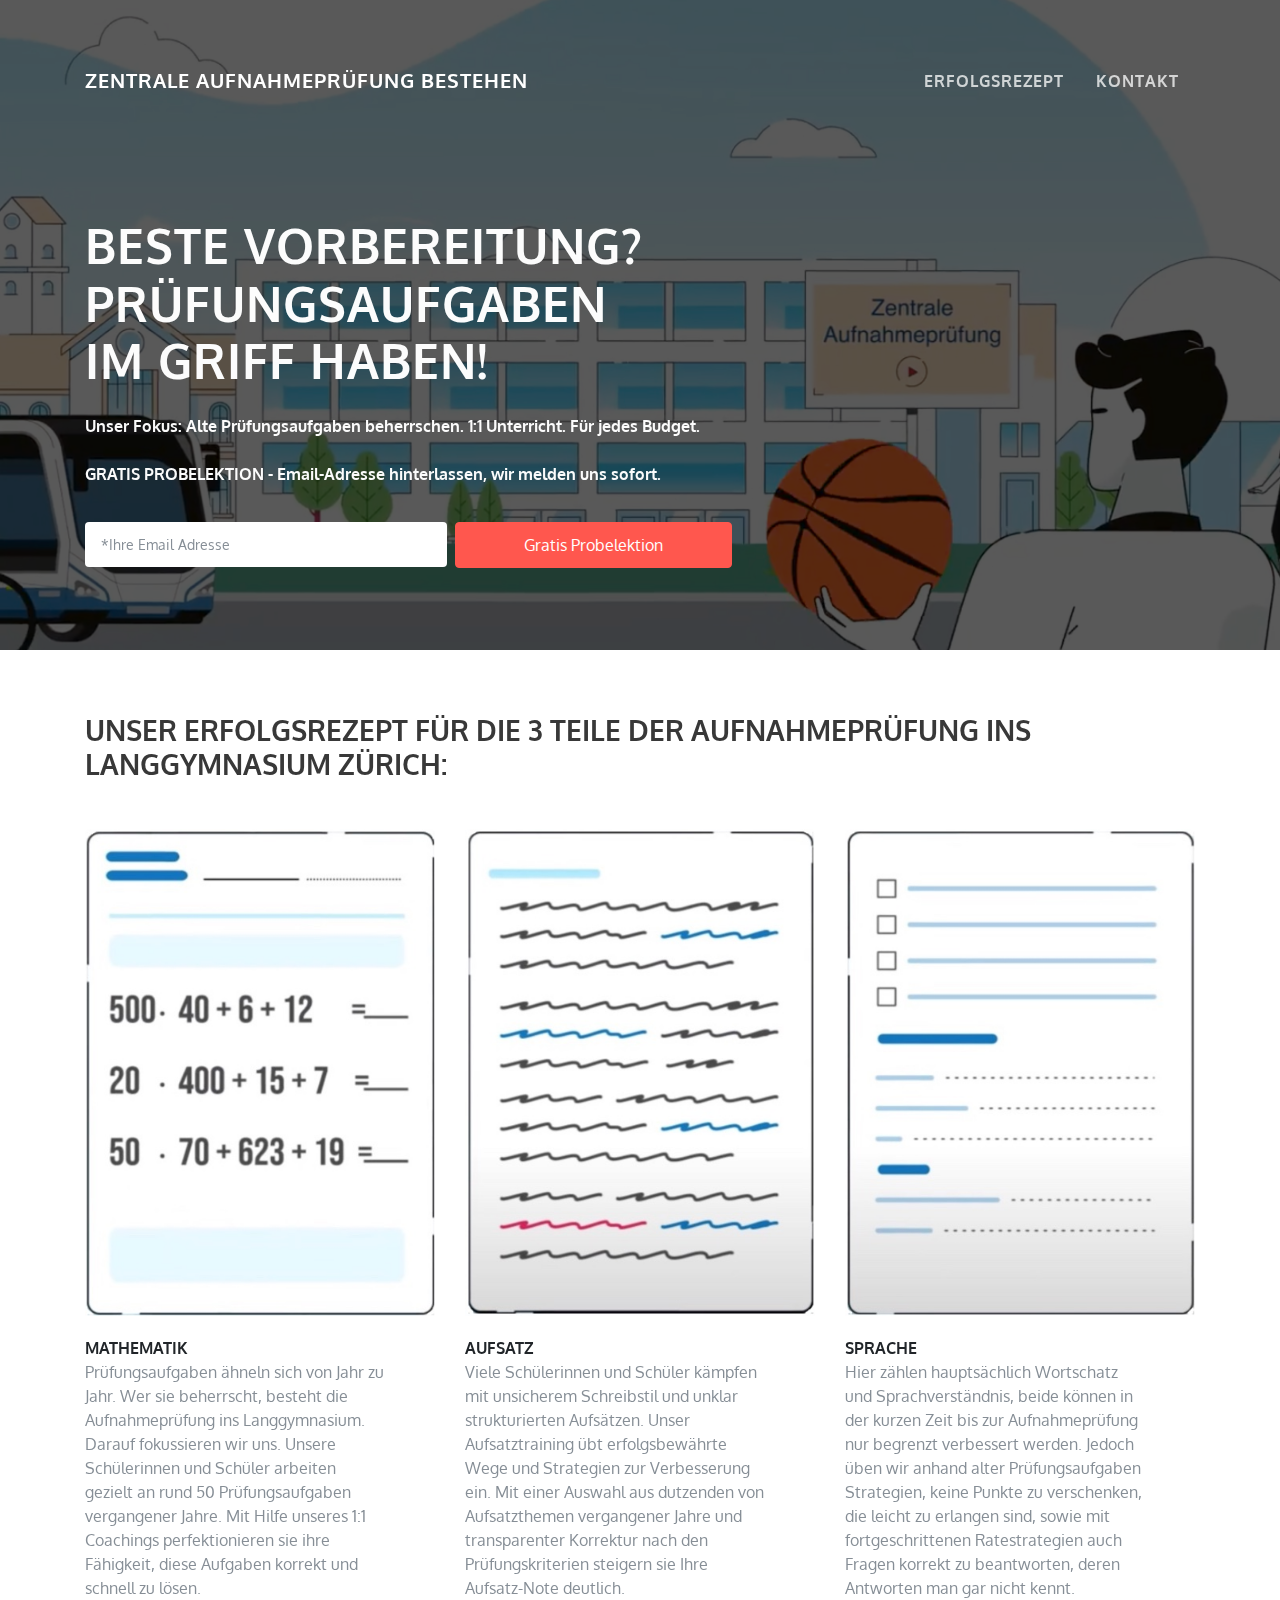
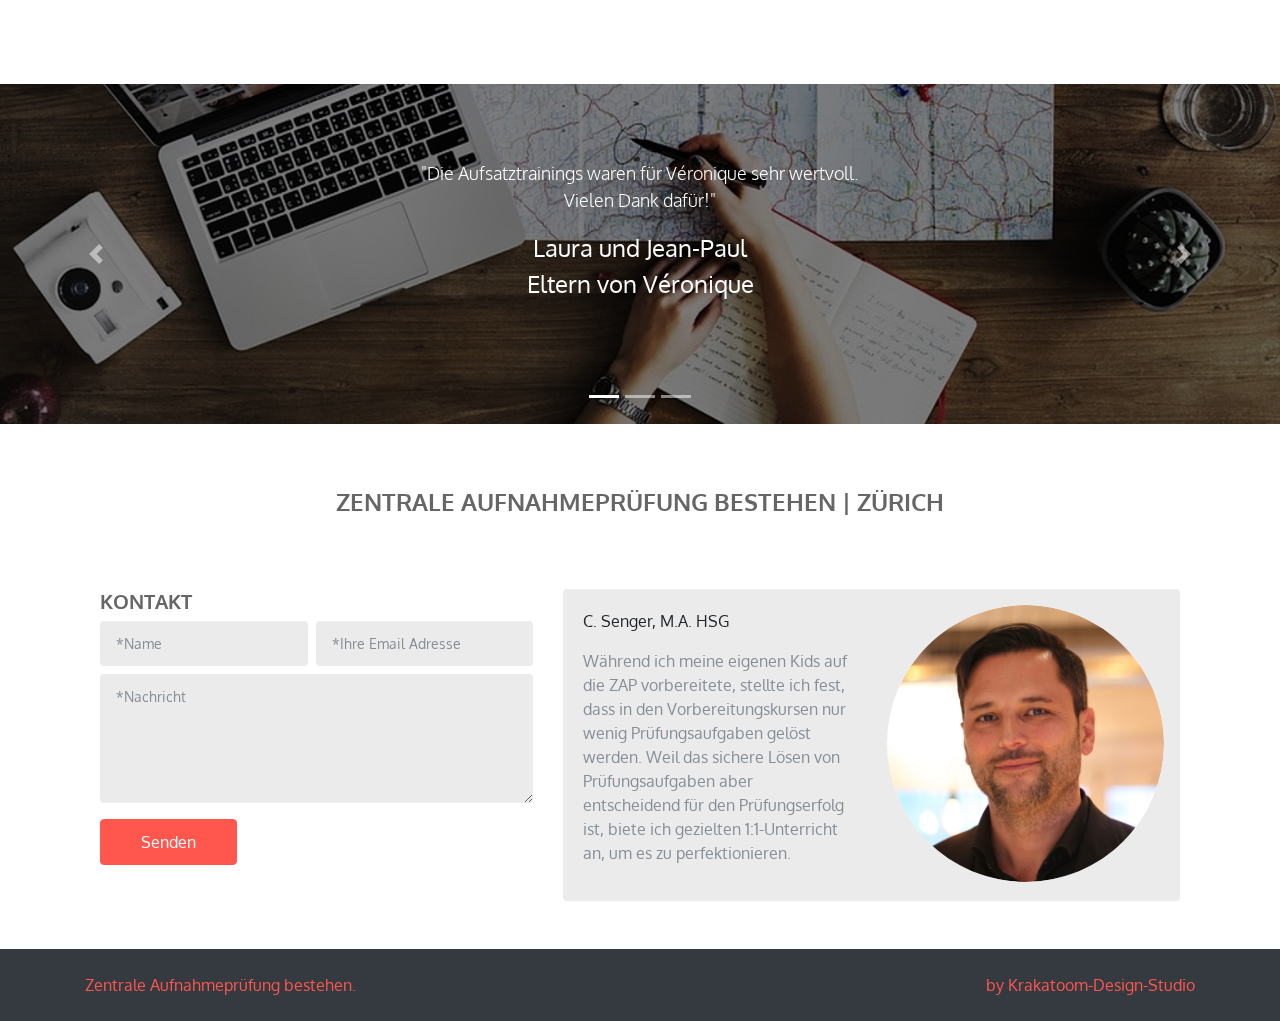
==== index.html @ 3f57b487 "small edit" ====
<!DOCTYPE html>
<html lang="en-US">
  <head>
    <meta charset="UTF-8">
    <meta http-equiv="X-UA-Compatible" content="IE=edge">
    <meta name="viewport" content="width=device-width, initial-scale=1">
    <title>ZAP bestehen</title>
    <link rel="preconnect" href="https://fonts.gstatic.com" crossorigin="crossorigin"/>
    <link rel="preload" as="style" href="https://fonts.googleapis.com/css2?family=Oxygen:wght@300;400;700&amp;display=swap"/>
    <link rel="stylesheet" href="https://fonts.googleapis.com/css2?family=Oxygen:wght@300;400;700&amp;display=swap" media="print" onload="this.media='all'"/>
    <noscript>
      <link rel="stylesheet" href="https://fonts.googleapis.com/css2?family=Oxygen:wght@300;400;700&amp;display=swap"/>
    </noscript>
    <link href="css/bootstrap.min.css?ver=1.2.0" rel="stylesheet">
    <link href="./css/main.css" rel="stylesheet">
    <noscript>
      <style>
        .tf-header {
          background: url('images/1-hero-image.jpg') no-repeat center center;
        }
      </style>
    </noscript>
  </head>
  <body id="top"> 
    <header class="tf-header" data-parallax="scroll" data-image-src="images/1-hero-image.jpg">
      <nav class="navbar py-5 navbar-dark">
        <div class="container">
          <h1><a class="navbar-brand" href="/">Zentrale <br class="d-sm-none"> Aufnahmeprüfung <br class="d-sm-none"> bestehen</a></h1>
          <div id="navbar">
            <ul class="nav pull-right mt-2">
              <!-- <li class="nav-item"><a class="nav-link" href="#">Probelektion</a></li> -->
              <li class="nav-item"><a class="nav-link" href="#work">Erfolgsrezept</a></li>
              <li class="nav-item"><a class="nav-link" href="#contact">Kontakt</a></li>
            </ul>
          </div>
        </div>
      </nav>
      <div class="container">
        <div class="row">
          <div class="col-md-7 col-sm-12">
            <h2>Beste Vorbereitung?<br>Prüfungsaufgaben</Aufnahme-> <br>im Griff haben!</h2>
          </div>
        </div>
        <div class="row">
          <div class="col-md-7 col-sm-12">
            <p class="mt-3"><strong>Unser Fokus: Alte Prüfungsaufgaben beherrschen. 1:1 Unterricht. Für jedes Budget.</strong></p>
            <p class="mt-4"><strong class="text-uppercase">Gratis Probelektion <!-- buchen --></strong><span><strong> - Email-Adresse hinterlassen, wir melden uns sofort.</strong></span></p>
          </div>
        </div>
        <div class="row no-gutters mt-3">
          <div class="col-md-4 col-sm-12 tf-hh-col">
            <!-- form single line start -->
            <form action="process.php" method="POST">
              <input class="mt-1 form-control" type="email" id="email" name="email" placeholder="*Ihre Email Adresse" required>
              </div>
              <div class="col-md-3 col-sm-12">
              <button class="tf-header-heading-btn a btn btn-primary btn-block mt-1" type="submit">Gratis Probelektion</button>
            </form>
            <!-- form single line stop -->
          </div>
        </div>
      </div>
    </header>
    <div class="page-content">
      <div>
<div class="tf-work-section">
  <div class="container" id="work">
    <h2 class="h3">Unser Erfolgsrezept für die 3 Teile der Aufnahmeprüfung ins Langgymnasium Zürich:</h2>
  </div>
  <div class="container">
    <div class="row">
      <div class="col-md-4 col-sm-12 pt-2">
        <div class="card"><img class="img-fluid card-img-top" src="images/2-Mathematik.jpg" alt="Mathematik"/>
          <div class="card-body">
            <strong class="text-uppercase">MATHEMATIK</strong>
            <p class="text-muted">Prüfungsaufgaben ähneln sich von Jahr zu Jahr. Wer sie beherrscht, besteht die Aufnahmeprüfung ins Langgymnasium. Darauf fokussieren wir uns. Unsere Schülerinnen und Schüler arbeiten gezielt an rund 50 Prüfungsaufgaben vergangener Jahre. Mit Hilfe unseres 1:1 Coachings perfektionieren sie ihre Fähigkeit, diese Aufgaben korrekt und schnell zu lösen.</p>
          </div>
        </div>
      </div>
      <div class="col-md-4 col-sm-12 pt-2">
        <div class="card"><img class="img-fluid card-img-top" src="images/3-Aufsatz.jpg" alt="Aufsatz"/>
          <div class="card-body">
            <strong class="text-uppercase">AUFSATZ</strong>
            <p class="text-muted">Viele Schülerinnen und Schüler kämpfen mit unsicherem Schreibstil und unklar strukturierten Aufsätzen. Unser Aufsatztraining übt erfolgsbewährte Wege und Strategien zur Verbesserung ein. Mit einer Auswahl aus dutzenden von Aufsatzthemen vergangener Jahre und transparenter Korrektur nach den Prüfungskriterien steigern sie Ihre Aufsatz-Note deutlich.</p>
          </div>
        </div>
      </div>


      
      <div class="col-md-4 col-sm-12 pt-2">
        <div class="card"><img class="img-fluid card-img-top" src="images/4-Sprache.jpg" alt="Sprache"/>
          <div class="card-body">

            <strong class="text-uppercase">SPRACHE</strong>

            <p class="text-muted">Hier zählen hauptsächlich Wortschatz und Sprachverständnis, beide können in der kurzen Zeit bis zur Aufnahmeprüfung nur begrenzt verbessert werden. Jedoch üben wir anhand alter Prüfungsaufgaben Strategien, keine Punkte zu verschenken, die leicht zu erlangen sind, sowie mit fortgeschrittenen Ratestrategien auch Fragen korrekt zu beantworten, deren Antworten man gar nicht kennt.</p>
          </div>
        </div>
      </div>
    </div>
  </div>
</div>
<div class="tf-quotes-section">
  <div class="carousel slide mt-5" id="tf-carousel" data-ride="carousel">
    <ol class="carousel-indicators">
      <li class="active" data-target="#tf-carousel" data-slide-to="0"></li>
      <li data-target="#tf-carousel" data-slide-to="1"></li>
      <li data-target="#tf-carousel" data-slide-to="2"></li>
    </ol>
    <div class="carousel-inner">
      <div class="carousel-item active" style="background-image: url('images/5-start-simple-slider.jpg');">
        <div class="carousel-caption">
          <p class="slider-text-1">"Die Aufsatztrainings waren für Véronique sehr wertvoll.<br>Vielen Dank dafür!"</p>
          <p class="slider-text-2">Laura und Jean-Paul<br>Eltern von Véronique</p>
        </div>
      </div>
      <div class="carousel-item" style="background-image: url('images/6-start-simple-slider.jpg');">
        <div class="carousel-caption">
          <p class="slider-text-1">"Die Fokussierung auf reale Prüfungsaufgaben war erfolgsentscheidend.<br>Sie ermöglichte Alexander, sich optimal vorzubereiten."</p>
          <p class="slider-text-2">Maria<br>Mutter von Alexander</p>
        </div>
      </div>
      <div class="carousel-item" style="background-image: url('images/7-start-simple-slider.jpg');">
        <div class="carousel-caption">
          <p class="slider-text-1">"Mit seiner massgeschneiderten Betreuung stärkte Cyrill<br>das Selbstvertrauen und die Motivation unserer Tochter für den Prüfungserfolg!"</p>
          <p class="slider-text-2">Janna und Markus<br>Eltern von Emily</p>
        </div>
      </div>
    </div><a class="carousel-control-prev" href="#tf-carousel" role="button" data-slide="prev"><span class="carousel-control-prev-icon" aria-hidden="true"></span><span class="sr-only">Previous</span></a><a class="carousel-control-next" href="#tf-carousel" role="button" data-slide="next"><span class="carousel-control-next-icon" aria-hidden="true"></span><span class="sr-only">Next</span></a>
  </div>
</div>
<div class="tf-contact-section">
  <div class="container" id="contact">
    <h2 class="h4">Zentrale Aufnahmeprüfung bestehen | Zürich</h2>
  </div>
  <div class="container">
    <div class="container">
      <div class="row">
          <div class="col-md-5 col-sm-12">
              <h3 class="h5">Kontakt</h3>
              <form action="processform.php" method="POST">
                  <div class="row no-gutters">
                      <div class="col-lg-6 col-md-12 col-sm-12 tf-contact-col">
                          <input class="form-control" type="text" name="name" placeholder="*Name" style="background-color: #ebebeb" required="required"/>
                      </div>
                      <div class="col-lg-6 col-md-12 col-sm-12 pb-2">
                          <input class="form-control" type="email" name="_replyto" placeholder="*Ihre Email Adresse" required="required" style="background-color: #ebebeb"/>
                      </div>
                  </div>
                  <div class="row pb-2 no-gutters">
                      <div class="col-md-12 col-sm-12">
                          <textarea class="mb-2 form-control" name="message" placeholder="*Nachricht" rows="5" required="required" style="background-color: #ebebeb"></textarea>
                      </div>
                  </div>
                  <button class="btn btn-primary" type="submit">Senden</button>
              </form>
          </div>
  
          <!-- Bootstrap Card with Image and Blockquote -->
          <div class="col-md-7 col-sm-12">
            <div class="card" style="border: none;background-color: #ebebeb">
                <div class="row no-gutters">
                    <div class="col-md-6">
                        <div class="card-body">
                            <!-- Blockquote and Figcaption on the left side -->
                            <p class="mb-0">
                                <p class="display">C. Senger, M.A. HSG</p>
                                <p class="text-muted">
                                  Während ich meine eigenen Kids auf die ZAP vorbereitete, stellte ich fest, dass in den Vorbereitungskursen nur wenig Prüfungsaufgaben gelöst werden. Weil das sichere Lösen von Prüfungsaufgaben aber entscheidend für den Prüfungserfolg ist, biete ich gezielten 1:1-Unterricht an, um es zu perfektionieren.
                                </p>
                            </p>
                        </div>
                    </div>
                    <!-- Image on the top-right -->
                    <div class="col-md-6 p-3">
                        <img class="img-fluid rounded-circle shadow-4-strong" alt="avatar2" src="images/cyrill_senger_one.png" />
                    </div>
                </div>
            </div>
        </div>
        
          <!-- End of Bootstrap Card -->
      </div>
  </div>
</div>
    <footer class="bg-dark py-4 mt-5 tf-footer">
      <div class="container text-light">
        <div class="row">
          <div class="col-md-6 col-sm-12"><a href="https://zentraleaufnahmepruefung-bestehen.ch">Zentrale Aufnahmeprüfung bestehen.</a></div>
          <div class="col-md-6 col-sm-12 text-right tf-design" style="color:#ff574e"><a href="https://www.google.com/search?q=Krakatoom-Design-Studio" target="_blank" style="border-bottom: none;">by Krakatoom-Design-Studio</a>

        </div>
      </div>
    </footer>
    <script src="scripts/jquery.slim.min.js?ver=1.2.0"></script>
    <script src="scripts/bootstrap.bundle.min.js?ver=1.2.0"></script>
    <script src="scripts/parallax.min.js?ver=1.2.0"></script>
    <script src="scripts/main.js?ver=1.2.0"></script>
  </body>
</html>
---- css/main.css ----
/* Header Section */
.tf-header {
  position: relative;
  background-size: cover;
  height: 650px;
  color: rgba(255, 255, 255, 0.98); }
  .tf-header::before {
    background: rgba(0, 0, 0, 0.65);
    position: absolute;
    width: 100%;
    height: 650px;
    content: ' '; }
  .tf-header h1 {
    text-transform: uppercase;
    font-weight: 700;
    letter-spacing: 1px; }
  .tf-header .nav {
    text-transform: uppercase;
    font-size: 16px;
    font-weight: 700;
    letter-spacing: 1px; }
  .tf-header .nav-link {
    color: rgba(255, 255, 255, 0.75) !important; }
    .tf-header .nav-link:hover {
      color: white !important; }
  .tf-header h2 {
    text-transform: uppercase;
    margin-top: 4rem;
    font-weight: 700;
    font-size: 48px;
    letter-spacing: 1px; }
  .tf-header .tf-hh-col {
    padding-right: 0.5rem !important; }
  @media (max-width: 1199.98px) {
    .tf-header h2 {
      text-transform: uppercase;
      margin-top: 3rem;
      font-size: 42px; } }
  @media (max-width: 991.98px) {
    .tf-header h2 {
      margin-top: 2rem;
      font-size: 30px; } }
  @media (max-width: 575.98px) {
    .tf-header h1 {
      width: 100%;
      text-align: center; }
    .tf-header #navbar {
      margin: 0 auto; }
    .tf-header h2 {
      margin-top: 1rem;
      font-size: 24px; } }
  @media (max-width: 767.98px) {
    .tf-header .tf-hh-col {
      padding-right: 0 !important; } }

/* Work Section */
.tf-work-section h2.h3 {
  text-transform: uppercase;
  padding-top: 4rem;
  padding-bottom: 2rem;
  font-weight: 700;
  color: #383838; }

.tf-work-section .card {
  border: none;
  border-radius: none; }
  .tf-work-section .card .card-body {
    padding-left: 0;
    padding-right: 0; }

.tf-work-section p {
  padding-right: 3rem; }

@media (max-width: 767.98px) {
  .tf-work-section h2.h3 {
    font-size: 22px;
    padding-top: 1rem;
    padding-bottom: 0.5rem; } }

/* Quotes Section */
.tf-quotes-section .carousel-item {
  background-size: cover;
  background-repeat: no-repeat;
  background-position: center center;
  height: 340px; }

.tf-quotes-section .carousel-item::before {
  background: rgba(0, 0, 0, 0.5);
  position: absolute;
  width: 100%;
  height: 340px;
  content: ' '; }

.tf-quotes-section .slider-text-1 {
  font-weight: 300;
  font-size: 18px;
  padding: 0; }

.tf-quotes-section .slider-text-2 {
  font-weight: 400;
  font-size: 24px; }

.tf-quotes-section .carousel-caption {
  height: 100%;
  padding: 6rem 4rem; }

@media (max-width: 575.98px) {
  .tf-quotes-section .slider-text-2 {
    font-size: 12px; }
  .tf-quotes-section .carousel-caption {
    padding: 5rem 1rem; }
  .tf-quotes-section .slider-text-1 {
    font-size: 14px;
    padding: 0; } }

@media (max-width: 767.98px) {
  .tf-quotes-section .carousel-caption {
    padding: 5rem 1rem; }
  .tf-quotes-section .slider-text-2 {
    font-size: 20px; } }

/* Contact Section */
.tf-contact-section h2.h4 {
  text-align: center;
  text-transform: uppercase;
  color: #666666;
  padding: 4rem 4rem;
  font-weight: bold; }

.tf-contact-section button {
  padding-right: 40px;
  padding-left: 40px; }

.tf-contact-section h3.h5 {
  text-transform: uppercase;
  color: #666666;
  font-weight: bold; }

.tf-contact-section .tf-contact-col {
  padding-bottom: 0.5rem;
  padding-right: 0.5rem !important; }

@media (max-width: 991.98px) {
  .tf-contact-section .tf-contact-col {
    padding-right: 0 !important; } }

@media (max-width: 767.98px) {
  .tf-contact-section h2.h4 {
    padding: 1rem 0.5rem;
    font-size: 18px; } }

/* Footer Section */
.tf-footer .tf-design a {
  color: inherit;
  border-bottom: 1px dashed; }
  .tf-footer .tf-design a:hover {
    text-decoration: none; }

@media (max-width: 767.98px) {
  .tf-footer .tf-design {
    text-align: left !important; } }


/* CSS NEW Gaudenz */
 /* .bg-light-own {
  background-color: #ebebeb !important;
 } */
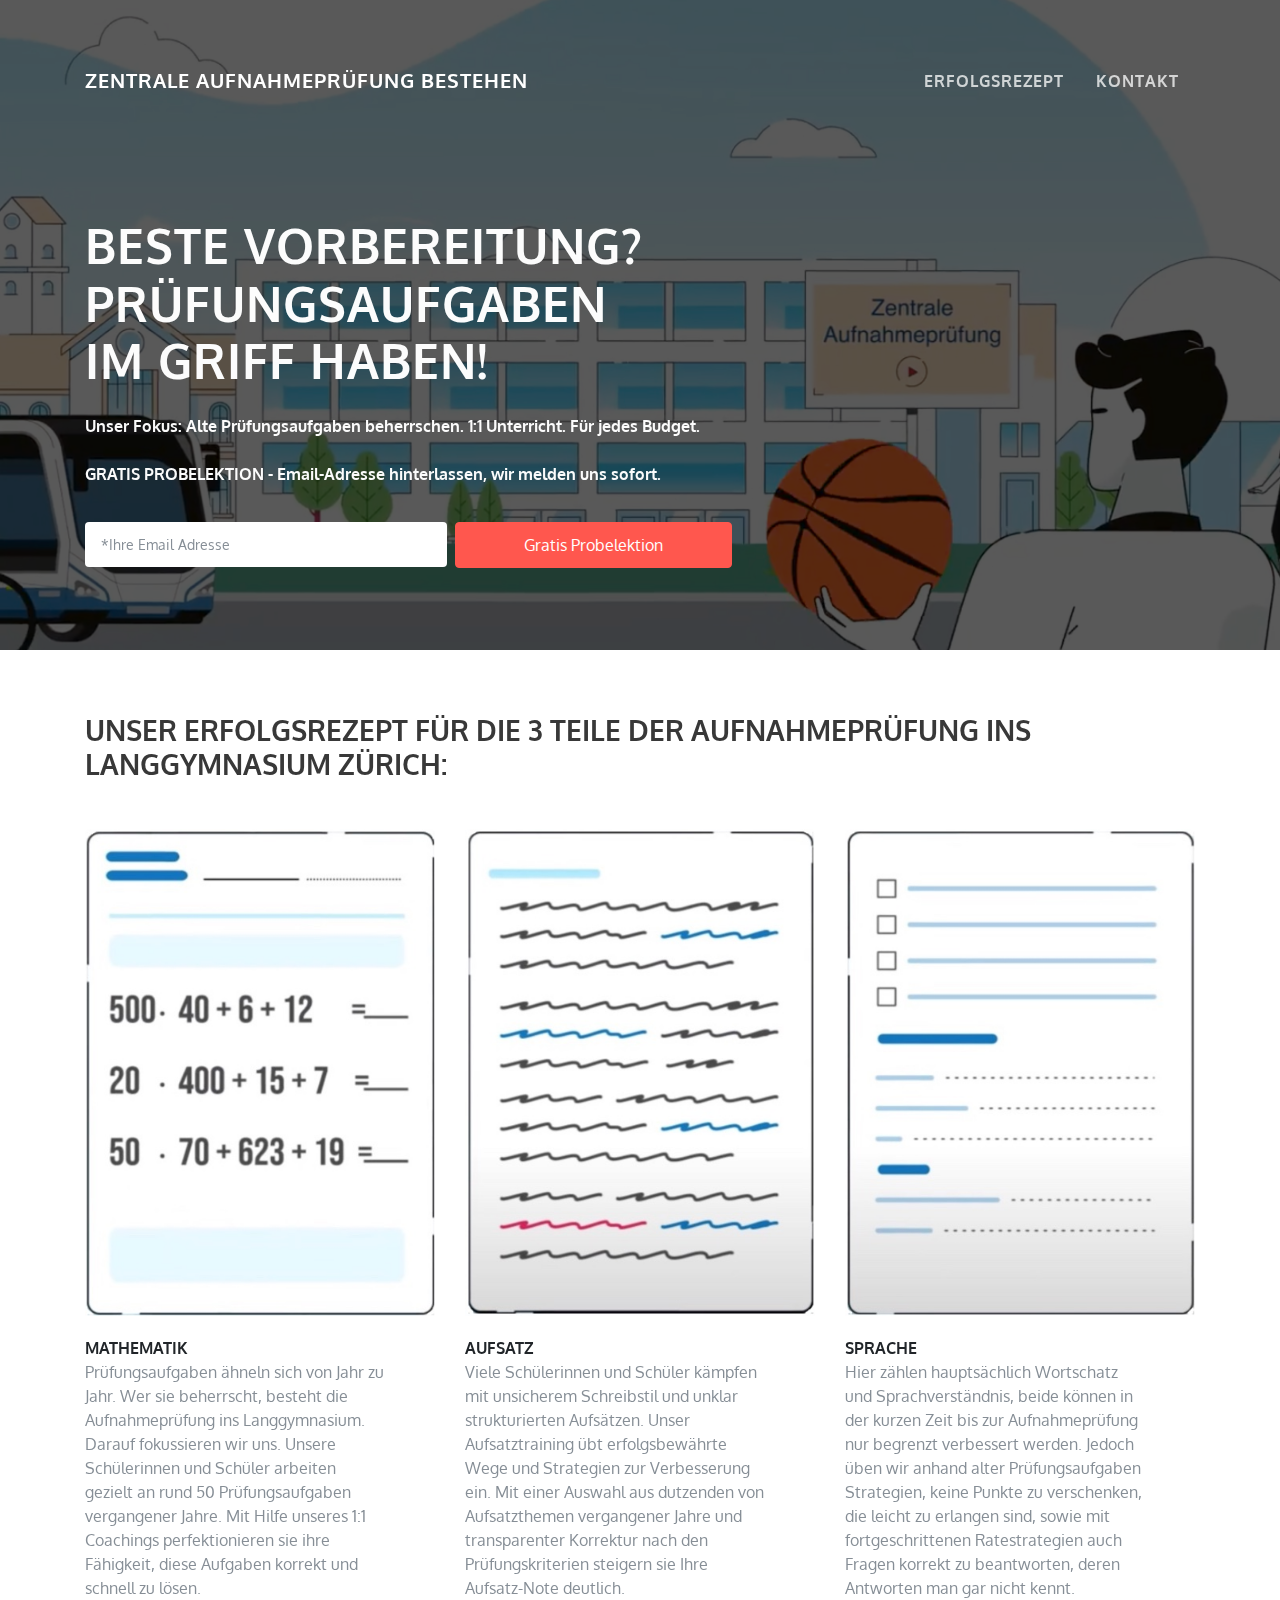
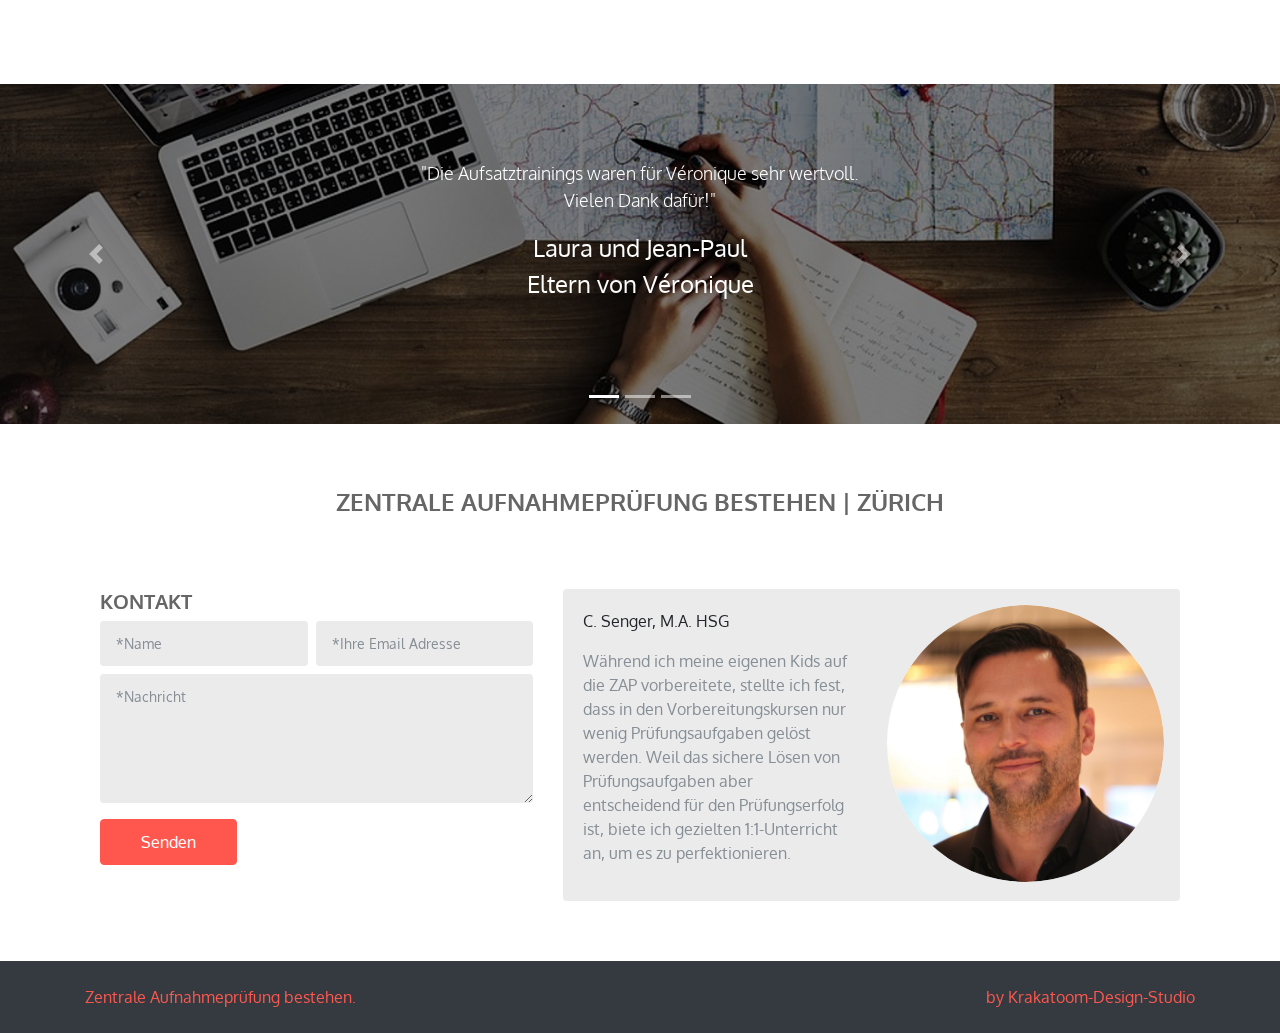
==== commit 74444bc9: "correction button bottom page (contact)" ====
--- a/index.html
+++ b/index.html
@@ -5,6 +5,7 @@
     <meta http-equiv="X-UA-Compatible" content="IE=edge">
     <meta name="viewport" content="width=device-width, initial-scale=1">
     <title>ZAP bestehen</title>
+    <meta name="google-site-verification" content="cQOkJTMCVDrvuJH5ZXIVxSmwqEHW8lWgSpWbmZLPK1g" />
     <link rel="preconnect" href="https://fonts.gstatic.com" crossorigin="crossorigin"/>
     <link rel="preload" as="style" href="https://fonts.googleapis.com/css2?family=Oxygen:wght@300;400;700&amp;display=swap"/>
     <link rel="stylesheet" href="https://fonts.googleapis.com/css2?family=Oxygen:wght@300;400;700&amp;display=swap" media="print" onload="this.media='all'"/>
@@ -153,7 +154,13 @@
                           <textarea class="mb-2 form-control" name="message" placeholder="*Nachricht" rows="5" required="required" style="background-color: #ebebeb"></textarea>
                       </div>
                   </div>
-                  <button class="btn btn-primary" type="submit">Senden</button>
+                  <div class="row">
+                    <div class="col text-center text-md-left text-lg-left mb-5">
+                      <button class="btn btn-primary" type="submit">Senden</button>
+                    </div>
+
+                  </div>
+                  
               </form>
           </div>
   
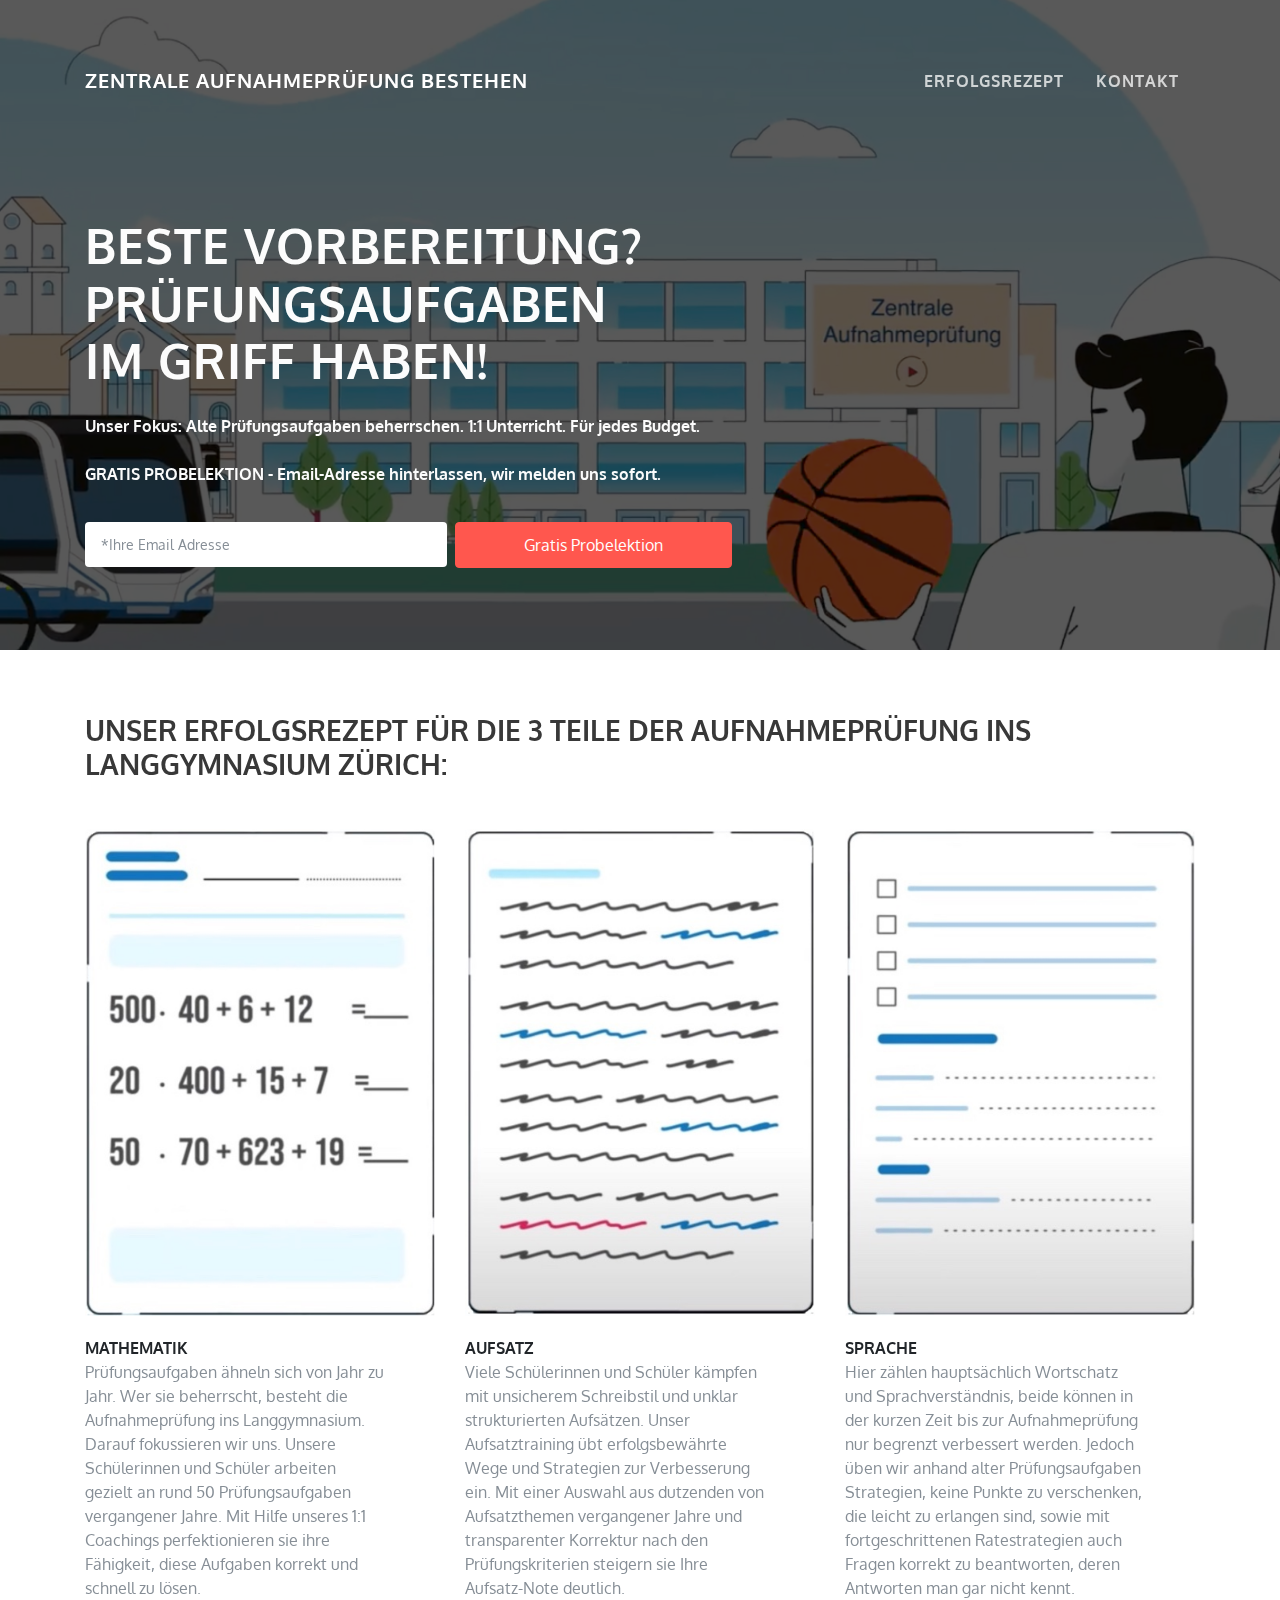
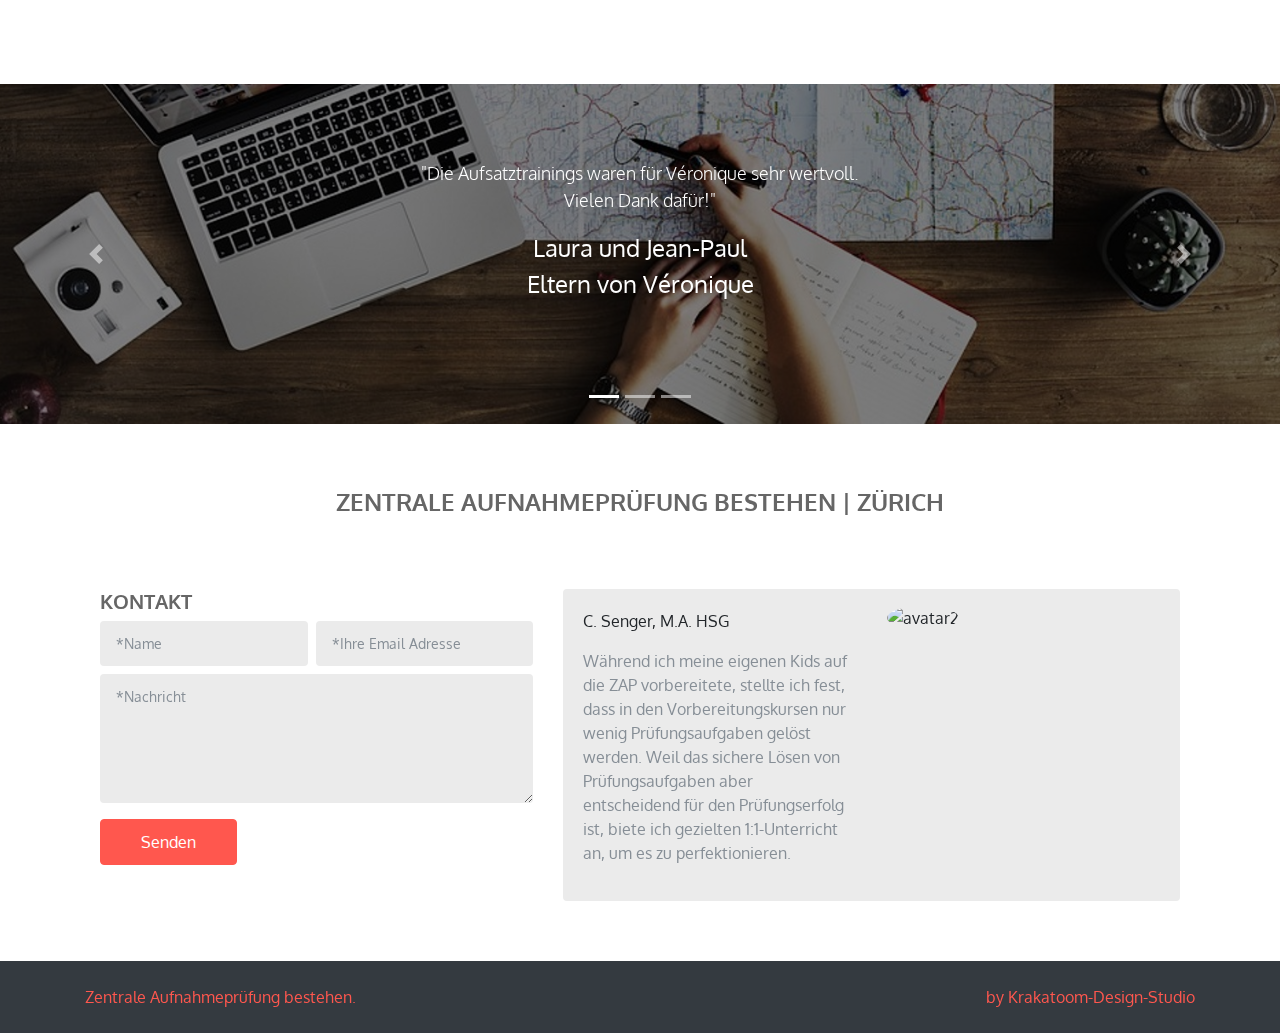
==== commit e1243f9f: "update images" ====
--- a/index.html
+++ b/index.html
@@ -5,6 +5,7 @@
     <meta http-equiv="X-UA-Compatible" content="IE=edge">
     <meta name="viewport" content="width=device-width, initial-scale=1">
     <title>ZAP bestehen</title>
+    <link rel="icon" type="image/x-icon" href=".//zap_favicon_03.png">
     <meta name="google-site-verification" content="cQOkJTMCVDrvuJH5ZXIVxSmwqEHW8lWgSpWbmZLPK1g" />
     <link rel="preconnect" href="https://fonts.gstatic.com" crossorigin="crossorigin"/>
     <link rel="preload" as="style" href="https://fonts.googleapis.com/css2?family=Oxygen:wght@300;400;700&amp;display=swap"/>
@@ -22,6 +23,7 @@
       </style>
     </noscript>
   </head>
+
   <body id="top"> 
     <header class="tf-header" data-parallax="scroll" data-image-src="images/1-hero-image.jpg">
       <nav class="navbar py-5 navbar-dark">
@@ -64,133 +66,130 @@
     </header>
     <div class="page-content">
       <div>
-<div class="tf-work-section">
-  <div class="container" id="work">
-    <h2 class="h3">Unser Erfolgsrezept für die 3 Teile der Aufnahmeprüfung ins Langgymnasium Zürich:</h2>
-  </div>
-  <div class="container">
-    <div class="row">
-      <div class="col-md-4 col-sm-12 pt-2">
-        <div class="card"><img class="img-fluid card-img-top" src="images/2-Mathematik.jpg" alt="Mathematik"/>
-          <div class="card-body">
-            <strong class="text-uppercase">MATHEMATIK</strong>
-            <p class="text-muted">Prüfungsaufgaben ähneln sich von Jahr zu Jahr. Wer sie beherrscht, besteht die Aufnahmeprüfung ins Langgymnasium. Darauf fokussieren wir uns. Unsere Schülerinnen und Schüler arbeiten gezielt an rund 50 Prüfungsaufgaben vergangener Jahre. Mit Hilfe unseres 1:1 Coachings perfektionieren sie ihre Fähigkeit, diese Aufgaben korrekt und schnell zu lösen.</p>
-          </div>
-        </div>
-      </div>
-      <div class="col-md-4 col-sm-12 pt-2">
-        <div class="card"><img class="img-fluid card-img-top" src="images/3-Aufsatz.jpg" alt="Aufsatz"/>
-          <div class="card-body">
-            <strong class="text-uppercase">AUFSATZ</strong>
-            <p class="text-muted">Viele Schülerinnen und Schüler kämpfen mit unsicherem Schreibstil und unklar strukturierten Aufsätzen. Unser Aufsatztraining übt erfolgsbewährte Wege und Strategien zur Verbesserung ein. Mit einer Auswahl aus dutzenden von Aufsatzthemen vergangener Jahre und transparenter Korrektur nach den Prüfungskriterien steigern sie Ihre Aufsatz-Note deutlich.</p>
-          </div>
-        </div>
-      </div>
-
-
+    <div class="tf-work-section">
+      <div class="container" id="work">
+        <h2 class="h3">Unser Erfolgsrezept für die 3 Teile der Aufnahmeprüfung ins Langgymnasium Zürich:</h2>
+      </div>
+      <div class="container">
+        <div class="row">
+          <div class="col-md-4 col-sm-12 pt-2">
+            <div class="card"><img class="img-fluid card-img-top" src="images/2-Mathematik.jpg" alt="Mathematik"/>
+              <div class="card-body">
+                <strong class="text-uppercase">MATHEMATIK</strong>
+                <p class="text-muted">Prüfungsaufgaben ähneln sich von Jahr zu Jahr. Wer sie beherrscht, besteht die Aufnahmeprüfung ins Langgymnasium. Darauf fokussieren wir uns. Unsere Schülerinnen und Schüler arbeiten gezielt an rund 50 Prüfungsaufgaben vergangener Jahre. Mit Hilfe unseres 1:1 Coachings perfektionieren sie ihre Fähigkeit, diese Aufgaben korrekt und schnell zu lösen.</p>
+              </div>
+            </div>
+          </div>
+          <div class="col-md-4 col-sm-12 pt-2">
+            <div class="card"><img class="img-fluid card-img-top" src="images/3-Aufsatz.jpg" alt="Aufsatz"/>
+              <div class="card-body">
+                <strong class="text-uppercase">AUFSATZ</strong>
+                <p class="text-muted">Viele Schülerinnen und Schüler kämpfen mit unsicherem Schreibstil und unklar strukturierten Aufsätzen. Unser Aufsatztraining übt erfolgsbewährte Wege und Strategien zur Verbesserung ein. Mit einer Auswahl aus dutzenden von Aufsatzthemen vergangener Jahre und transparenter Korrektur nach den Prüfungskriterien steigern sie Ihre Aufsatz-Note deutlich.</p>
+              </div>
+            </div>
+          </div>
+          <div class="col-md-4 col-sm-12 pt-2">
+            <div class="card"><img class="img-fluid card-img-top" src="images/4-Sprache.jpg" alt="Sprache"/>
+              <div class="card-body">
+
+                <strong class="text-uppercase">SPRACHE</strong>
+
+                <p class="text-muted">Hier zählen hauptsächlich Wortschatz und Sprachverständnis, beide können in der kurzen Zeit bis zur Aufnahmeprüfung nur begrenzt verbessert werden. Jedoch üben wir anhand alter Prüfungsaufgaben Strategien, keine Punkte zu verschenken, die leicht zu erlangen sind, sowie mit fortgeschrittenen Ratestrategien auch Fragen korrekt zu beantworten, deren Antworten man gar nicht kennt.</p>
+              </div>
+            </div>
+          </div>
+        </div>
+      </div>
+    </div>
+    <div class="tf-quotes-section">
+      <div class="carousel slide mt-5" id="tf-carousel" data-ride="carousel">
+        <ol class="carousel-indicators">
+          <li class="active" data-target="#tf-carousel" data-slide-to="0"></li>
+          <li data-target="#tf-carousel" data-slide-to="1"></li>
+          <li data-target="#tf-carousel" data-slide-to="2"></li>
+        </ol>
+        <div class="carousel-inner">
+          <div class="carousel-item active" style="background-image: url('images/5-start-simple-slider.jpg');">
+            <div class="carousel-caption">
+              <p class="slider-text-1">"Die Aufsatztrainings waren für Véronique sehr wertvoll.<br>Vielen Dank dafür!"</p>
+              <p class="slider-text-2">Laura und Jean-Paul<br>Eltern von Véronique</p>
+            </div>
+          </div>
+          <div class="carousel-item" style="background-image: url('images/6-start-simple-slider.jpg');">
+            <div class="carousel-caption">
+              <p class="slider-text-1">"Die Fokussierung auf reale Prüfungsaufgaben war erfolgsentscheidend.<br>Sie ermöglichte Alexander, sich optimal vorzubereiten."</p>
+              <p class="slider-text-2">Maria<br>Mutter von Alexander</p>
+            </div>
+          </div>
+          <div class="carousel-item" style="background-image: url('images/7-start-simple-slider.jpg');">
+            <div class="carousel-caption">
+              <p class="slider-text-1">"Mit seiner massgeschneiderten Betreuung stärkte Cyrill<br>das Selbstvertrauen und die Motivation unserer Tochter für den Prüfungserfolg!"</p>
+              <p class="slider-text-2">Janna und Markus<br>Eltern von Emily</p>
+            </div>
+          </div>
+        </div><a class="carousel-control-prev" href="#tf-carousel" role="button" data-slide="prev"><span class="carousel-control-prev-icon" aria-hidden="true"></span><span class="sr-only">Previous</span></a><a class="carousel-control-next" href="#tf-carousel" role="button" data-slide="next"><span class="carousel-control-next-icon" aria-hidden="true"></span><span class="sr-only">Next</span></a>
+      </div>
+    </div>
+    <div class="tf-contact-section">
+      <div class="container" id="contact">
+        <h2 class="h4">Zentrale Aufnahmeprüfung bestehen | Zürich</h2>
+      </div>
+      <div class="container">
+        <div class="container">
+          <div class="row">
+              <div class="col-md-5 col-sm-12">
+                  <h3 class="h5">Kontakt</h3>
+                  <form action="processform.php" method="POST">
+                      <div class="row no-gutters">
+                          <div class="col-lg-6 col-md-12 col-sm-12 tf-contact-col">
+                              <input class="form-control" type="text" name="name" placeholder="*Name" style="background-color: #ebebeb" required="required"/>
+                          </div>
+                          <div class="col-lg-6 col-md-12 col-sm-12 pb-2">
+                              <input class="form-control" type="email" name="_replyto" placeholder="*Ihre Email Adresse" required="required" style="background-color: #ebebeb"/>
+                          </div>
+                      </div>
+                      <div class="row pb-2 no-gutters">
+                          <div class="col-md-12 col-sm-12">
+                              <textarea class="mb-2 form-control" name="message" placeholder="*Nachricht" rows="5" required="required" style="background-color: #ebebeb"></textarea>
+                          </div>
+                      </div>
+                      <div class="row">
+                        <div class="col text-center text-md-left text-lg-left mb-5">
+                          <button class="btn btn-primary" type="submit">Senden</button>
+                        </div>
+
+                      </div>
+                      
+                  </form>
+              </div>
       
-      <div class="col-md-4 col-sm-12 pt-2">
-        <div class="card"><img class="img-fluid card-img-top" src="images/4-Sprache.jpg" alt="Sprache"/>
-          <div class="card-body">
-
-            <strong class="text-uppercase">SPRACHE</strong>
-
-            <p class="text-muted">Hier zählen hauptsächlich Wortschatz und Sprachverständnis, beide können in der kurzen Zeit bis zur Aufnahmeprüfung nur begrenzt verbessert werden. Jedoch üben wir anhand alter Prüfungsaufgaben Strategien, keine Punkte zu verschenken, die leicht zu erlangen sind, sowie mit fortgeschrittenen Ratestrategien auch Fragen korrekt zu beantworten, deren Antworten man gar nicht kennt.</p>
-          </div>
-        </div>
-      </div>
-    </div>
-  </div>
-</div>
-<div class="tf-quotes-section">
-  <div class="carousel slide mt-5" id="tf-carousel" data-ride="carousel">
-    <ol class="carousel-indicators">
-      <li class="active" data-target="#tf-carousel" data-slide-to="0"></li>
-      <li data-target="#tf-carousel" data-slide-to="1"></li>
-      <li data-target="#tf-carousel" data-slide-to="2"></li>
-    </ol>
-    <div class="carousel-inner">
-      <div class="carousel-item active" style="background-image: url('images/5-start-simple-slider.jpg');">
-        <div class="carousel-caption">
-          <p class="slider-text-1">"Die Aufsatztrainings waren für Véronique sehr wertvoll.<br>Vielen Dank dafür!"</p>
-          <p class="slider-text-2">Laura und Jean-Paul<br>Eltern von Véronique</p>
-        </div>
-      </div>
-      <div class="carousel-item" style="background-image: url('images/6-start-simple-slider.jpg');">
-        <div class="carousel-caption">
-          <p class="slider-text-1">"Die Fokussierung auf reale Prüfungsaufgaben war erfolgsentscheidend.<br>Sie ermöglichte Alexander, sich optimal vorzubereiten."</p>
-          <p class="slider-text-2">Maria<br>Mutter von Alexander</p>
-        </div>
-      </div>
-      <div class="carousel-item" style="background-image: url('images/7-start-simple-slider.jpg');">
-        <div class="carousel-caption">
-          <p class="slider-text-1">"Mit seiner massgeschneiderten Betreuung stärkte Cyrill<br>das Selbstvertrauen und die Motivation unserer Tochter für den Prüfungserfolg!"</p>
-          <p class="slider-text-2">Janna und Markus<br>Eltern von Emily</p>
-        </div>
-      </div>
-    </div><a class="carousel-control-prev" href="#tf-carousel" role="button" data-slide="prev"><span class="carousel-control-prev-icon" aria-hidden="true"></span><span class="sr-only">Previous</span></a><a class="carousel-control-next" href="#tf-carousel" role="button" data-slide="next"><span class="carousel-control-next-icon" aria-hidden="true"></span><span class="sr-only">Next</span></a>
-  </div>
-</div>
-<div class="tf-contact-section">
-  <div class="container" id="contact">
-    <h2 class="h4">Zentrale Aufnahmeprüfung bestehen | Zürich</h2>
-  </div>
-  <div class="container">
-    <div class="container">
-      <div class="row">
-          <div class="col-md-5 col-sm-12">
-              <h3 class="h5">Kontakt</h3>
-              <form action="processform.php" method="POST">
-                  <div class="row no-gutters">
-                      <div class="col-lg-6 col-md-12 col-sm-12 tf-contact-col">
-                          <input class="form-control" type="text" name="name" placeholder="*Name" style="background-color: #ebebeb" required="required"/>
-                      </div>
-                      <div class="col-lg-6 col-md-12 col-sm-12 pb-2">
-                          <input class="form-control" type="email" name="_replyto" placeholder="*Ihre Email Adresse" required="required" style="background-color: #ebebeb"/>
-                      </div>
-                  </div>
-                  <div class="row pb-2 no-gutters">
-                      <div class="col-md-12 col-sm-12">
-                          <textarea class="mb-2 form-control" name="message" placeholder="*Nachricht" rows="5" required="required" style="background-color: #ebebeb"></textarea>
-                      </div>
-                  </div>
-                  <div class="row">
-                    <div class="col text-center text-md-left text-lg-left mb-5">
-                      <button class="btn btn-primary" type="submit">Senden</button>
-                    </div>
-
-                  </div>
-                  
-              </form>
-          </div>
-  
-          <!-- Bootstrap Card with Image and Blockquote -->
-          <div class="col-md-7 col-sm-12">
-            <div class="card" style="border: none;background-color: #ebebeb">
-                <div class="row no-gutters">
-                    <div class="col-md-6">
-                        <div class="card-body">
-                            <!-- Blockquote and Figcaption on the left side -->
-                            <p class="mb-0">
-                                <p class="display">C. Senger, M.A. HSG</p>
-                                <p class="text-muted">
-                                  Während ich meine eigenen Kids auf die ZAP vorbereitete, stellte ich fest, dass in den Vorbereitungskursen nur wenig Prüfungsaufgaben gelöst werden. Weil das sichere Lösen von Prüfungsaufgaben aber entscheidend für den Prüfungserfolg ist, biete ich gezielten 1:1-Unterricht an, um es zu perfektionieren.
+              <!-- Bootstrap Card with Image and Blockquote -->
+              <div class="col-md-7 col-sm-12">
+                <div class="card" style="border: none;background-color: #ebebeb">
+                    <div class="row no-gutters">
+                        <div class="col-md-6">
+                            <div class="card-body">
+                                <!-- Blockquote and Figcaption on the left side -->
+                                <p class="mb-0">
+                                    <p class="display">C. Senger, M.A. HSG</p>
+                                    <p class="text-muted">
+                                      Während ich meine eigenen Kids auf die ZAP vorbereitete, stellte ich fest, dass in den Vorbereitungskursen nur wenig Prüfungsaufgaben gelöst werden. Weil das sichere Lösen von Prüfungsaufgaben aber entscheidend für den Prüfungserfolg ist, biete ich gezielten 1:1-Unterricht an, um es zu perfektionieren.
+                                    </p>
                                 </p>
-                            </p>
+                            </div>
+                        </div>
+                        <!-- Image on the top-right -->
+                        <div class="col-md-6 p-3">
+                            <img class="img-fluid rounded-circle shadow-4-strong" alt="avatar2" src="/images/cyrill_2024_03.png" />
                         </div>
                     </div>
-                    <!-- Image on the top-right -->
-                    <div class="col-md-6 p-3">
-                        <img class="img-fluid rounded-circle shadow-4-strong" alt="avatar2" src="images/cyrill_senger_one.png" />
-                    </div>
                 </div>
             </div>
-        </div>
-        
-          <!-- End of Bootstrap Card -->
-      </div>
-  </div>
-</div>
+            
+              <!-- End of Bootstrap Card -->
+          </div>
+      </div>
+    </div>
     <footer class="bg-dark py-4 mt-5 tf-footer">
       <div class="container text-light">
         <div class="row">
--- a/css/main.css
+++ b/css/main.css
@@ -164,4 +164,18 @@
 /* CSS NEW Gaudenz */
  /* .bg-light-own {
   background-color: #ebebeb !important;
+ } */
+
+/*  .btn-own {
+  color: #fff;
+  background-color: #ff574e;
+  border-color: #ff574e;
+  font-weight: 400;
+  text-align: center;
+  user-select: none;
+  border: 1px solid transparent;
+  font-size: 1rem;
+  line-height: 1.5;
+  border-radius: .25rem;
+  transition: color .15s ease-in-out,background-color .15s ease-in-out,border-color .15s ease-in-out,box-shadow .15s ease-in-out;
  } */